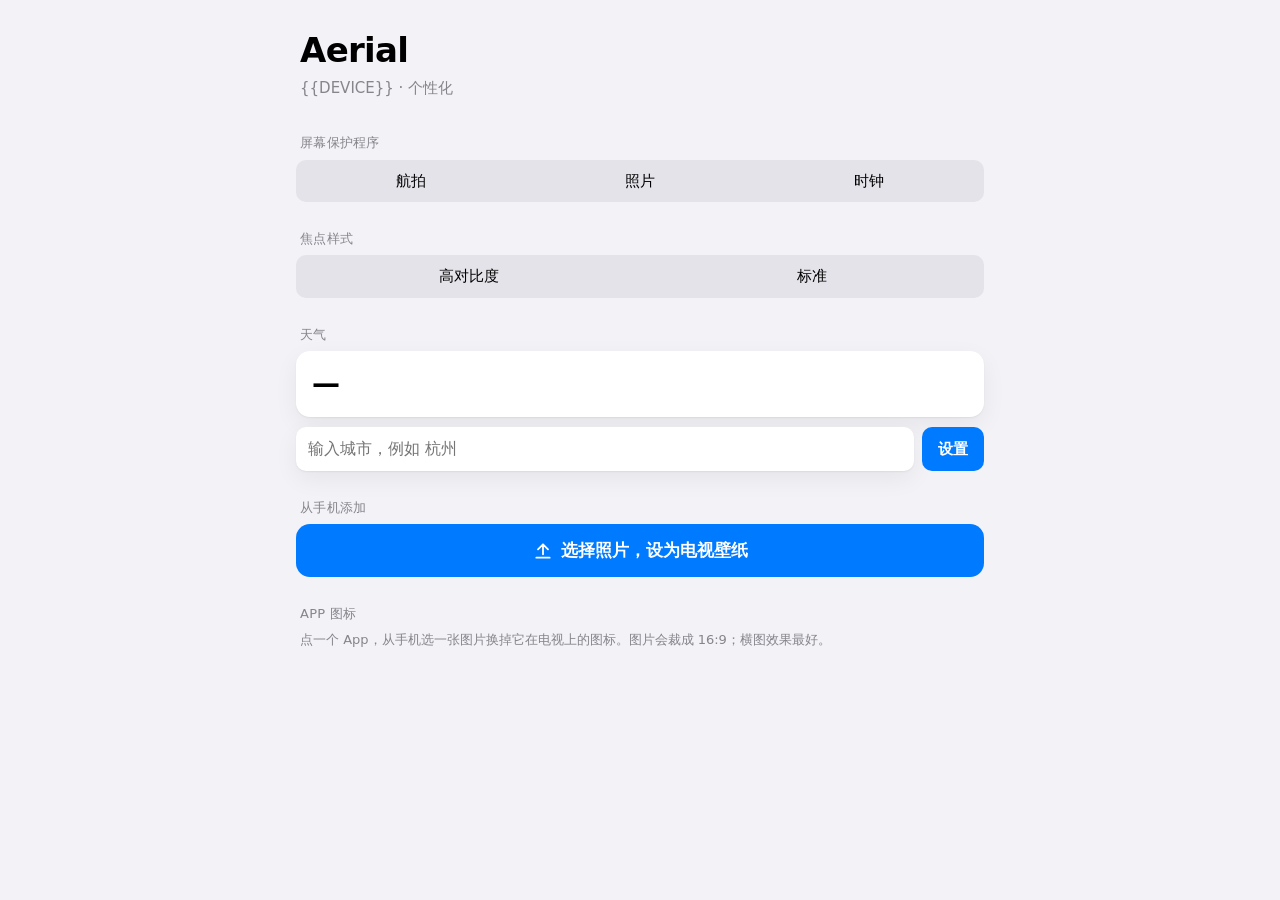
==== app/src/main/assets/web/index.html @ 14ff8467 "Aerial 创维 8H52_G3 二次修改版 基于 pengchujin/aerial-tv 的二次修改（保留原 MIT 许可证与版权声明）：  适配 Android 5.1 (API 22) - " ====
<!doctype html>
<html lang="zh-CN">
<head>
<meta charset="utf-8">
<meta name="viewport" content="width=device-width, initial-scale=1, viewport-fit=cover">
<meta name="theme-color" content="#f2f2f7" media="(prefers-color-scheme: light)">
<meta name="theme-color" content="#000000" media="(prefers-color-scheme: dark)">
<title>Aerial</title>
<style>
  :root {
    --bg: #f2f2f7; --card: #ffffff; --label: #000; --secondary: rgba(60,60,67,.6);
    --sep: rgba(60,60,67,.18); --segment: #fff; --tint: #007aff; --fill: rgba(118,118,128,.12); --danger: #ff3b30;
    --shadow: 0 1px 2px rgba(0,0,0,.06), 0 8px 24px rgba(0,0,0,.06);
  }
  @media (prefers-color-scheme: dark) {
    :root {
      --bg: #000; --card: #1c1c1e; --label: #fff; --secondary: rgba(235,235,245,.6);
      --sep: rgba(84,84,88,.6); --segment: #636366; --tint: #0a84ff; --fill: rgba(118,118,128,.24); --danger: #ff453a;
      --shadow: none;
    }
  }
  * { box-sizing: border-box; -webkit-tap-highlight-color: transparent; }
  html { -webkit-text-size-adjust: 100%; }
  body {
    margin: 0; background: var(--bg); color: var(--label);
    font: 17px/1.35 -apple-system, BlinkMacSystemFont, "SF Pro Text", "PingFang SC", "HarmonyOS Sans SC", "MiSans", system-ui, sans-serif;
    padding: env(safe-area-inset-top) 16px calc(32px + env(safe-area-inset-bottom));
    max-width: 720px; margin-inline: auto;
  }
  header { padding: 28px 4px 8px; }
  header h1 { font-size: 34px; font-weight: 700; letter-spacing: -.02em; margin: 0; }
  header p { margin: 4px 0 0; color: var(--secondary); font-size: 15px; }
  h2 { font-size: 13px; font-weight: 500; text-transform: uppercase; letter-spacing: .02em; color: var(--secondary); margin: 28px 4px 8px; }
  .group { background: var(--card); border-radius: 14px; box-shadow: var(--shadow); overflow: hidden; }
  .segmented { display: grid; grid-template-columns: repeat(3, 1fr); background: var(--fill); border-radius: 10px; padding: 2px; gap: 2px; }
  .segmented.two { grid-template-columns: repeat(2, 1fr); }
  .segmented button {
    appearance: none; border: 0; background: transparent; color: var(--label); font: inherit; font-size: 15px; font-weight: 500;
    padding: 9px 0; border-radius: 8px; transition: background .2s ease, box-shadow .2s ease;
  }
  .segmented button[aria-pressed="true"] { background: var(--segment); box-shadow: 0 1px 4px rgba(0,0,0,.12); font-weight: 600; }
  .segmented button:active { transform: scale(.97); }
  .hint { color: var(--secondary); font-size: 13px; margin: 8px 4px 0; }
  .upload {
    display: flex; align-items: center; justify-content: center; gap: 8px; width: 100%;
    padding: 15px; border: 0; border-radius: 14px; background: var(--tint); color: #fff;
    font: inherit; font-weight: 600; transition: transform .16s ease-out, opacity .2s ease;
  }
  .upload:active { transform: scale(.98); }
  .upload[disabled] { opacity: .6; }
  .grid { display: grid; grid-template-columns: repeat(auto-fill, minmax(150px, 1fr)); gap: 12px; }
  .wp { position: relative; border: 0; padding: 0; background: none; color: inherit; font: inherit; text-align: left; }
  .wp img, .wp .ph {
    display: block; width: 100%; aspect-ratio: 16 / 9; object-fit: cover; border-radius: 12px; background: var(--fill);
    transition: transform .2s ease-out, box-shadow .2s ease;
  }
  .wp:active img { transform: scale(.97); }
  .wp .t { font-size: 14px; font-weight: 500; margin: 6px 2px 0; white-space: nowrap; overflow: hidden; text-overflow: ellipsis; }
  .wp .c { font-size: 12px; color: var(--secondary); margin: 1px 2px 0; white-space: nowrap; overflow: hidden; text-overflow: ellipsis; }
  .wp[aria-selected="true"] img { box-shadow: 0 0 0 3px var(--bg), 0 0 0 6px var(--tint); }
  .check {
    position: absolute; top: 8px; right: 8px; width: 24px; height: 24px; border-radius: 50%;
    background: var(--tint); color: #fff; display: none; align-items: center; justify-content: center;
    box-shadow: 0 1px 3px rgba(0,0,0,.3);
  }
  .wp[aria-selected="true"] .check { display: flex; }
  .del {
    position: absolute; top: 8px; left: 8px; width: 26px; height: 26px; border-radius: 50%; border: 0;
    background: rgba(0,0,0,.55); color: #fff; font-size: 15px; line-height: 26px; padding: 0;
    -webkit-backdrop-filter: blur(10px); backdrop-filter: blur(10px);
  }
  .toast {
    position: fixed; left: 50%; bottom: calc(24px + env(safe-area-inset-bottom)); transform: translate(-50%, 20px);
    background: rgba(30,30,30,.92); color: #fff; padding: 10px 18px; border-radius: 22px; font-size: 15px;
    opacity: 0; transition: opacity .2s ease, transform .3s cubic-bezier(.23,1,.32,1); pointer-events: none;
    -webkit-backdrop-filter: blur(20px); backdrop-filter: blur(20px);
  }
  .toast.on { opacity: 1; transform: translate(-50%, 0); }
  .empty { color: var(--secondary); font-size: 15px; padding: 4px; }
  .wx { display: flex; align-items: baseline; gap: 10px; padding: 14px 16px; }
  .wx b { font-size: 28px; font-weight: 600; letter-spacing: -.01em; }
  .wx span { color: var(--secondary); font-size: 15px; }
  .city { display: flex; gap: 8px; margin-top: 10px; }
  .city input {
    flex: 1; min-width: 0; font: inherit; font-size: 16px; color: var(--label); background: var(--card);
    border: 0; border-radius: 10px; padding: 11px 12px; box-shadow: var(--shadow); outline: none;
  }
  .city input:focus { box-shadow: 0 0 0 2px var(--tint); }
  .city button {
    font: inherit; font-weight: 600; font-size: 15px; border: 0; border-radius: 10px; padding: 0 16px;
    background: var(--tint); color: #fff; transition: transform .16s ease-out, opacity .2s ease;
  }
  .city button:active { transform: scale(.97); }
  .city button[disabled] { opacity: .6; }
  .link { appearance: none; border: 0; background: none; color: var(--tint); font: inherit; font-size: 13px; padding: 0; }
  @media (prefers-reduced-motion: reduce) { * { transition: none !important; } }
</style>
</head>
<body>
<header>
  <h1>Aerial</h1>
  <p>{{DEVICE}} · 个性化</p>
</header>

<h2>屏幕保护程序</h2>
<div class="segmented" id="ss" role="group" aria-label="屏保">
  <button data-mode="aerial">航拍</button>
  <button data-mode="photos">照片</button>
  <button data-mode="clock">时钟</button>
</div>
<p class="hint" id="ssHint"></p>

<h2>焦点样式</h2>
<div class="segmented two" id="focus" role="group" aria-label="焦点样式">
  <button data-style="high_contrast">高对比度</button>
  <button data-style="standard">标准</button>
</div>
<p class="hint" id="focusHint"></p>

<h2>天气</h2>
<div class="group wx"><b id="wxNow">—</b><span id="wxPlace"></span></div>
<form class="city" id="cityForm">
  <input id="city" type="text" placeholder="输入城市，例如 杭州" enterkeyhint="done" autocomplete="off">
  <button id="cityBtn">设置</button>
</form>
<p class="hint" id="wxHint"></p>

<h2>从手机添加</h2>
<label class="upload" id="uploadBtn">
  <svg width="20" height="20" viewBox="0 0 24 24" fill="none" stroke="currentColor" stroke-width="2.2" stroke-linecap="round" stroke-linejoin="round"><path d="M12 16V4M6 10l6-6 6 6M4 20h16"/></svg>
  <span id="uploadLabel">选择照片，设为电视壁纸</span>
  <input id="file" type="file" accept="image/*" multiple hidden>
</label>

<div id="sections"></div>

<h2>App 图标</h2>
<p class="hint" style="margin-top:0;margin-bottom:12px">点一个 App，从手机选一张图片换掉它在电视上的图标。图片会裁成 16:9；横图效果最好。</p>
<div class="grid" id="apps"></div>
<input id="iconFile" type="file" accept="image/*" hidden>
<div class="toast" id="toast"></div>

<script>
const base = location.pathname.replace(/\/?$/, '/');
const $ = s => document.querySelector(s);
let state = null;

const hints = {
  aerial: '播放 Apple TV 航拍影片，画面会标出所在的地点。',
  photos: '轮播每日精选和你的照片。',
  clock: '大号时钟，配合当前壁纸。'
};
const groups = [
  ['daily', '每日精选', '每天自动更新的风景摄影'],
  ['photo', '我的照片', ''],
  ['builtin', '内置', ''],
  ['auto', '更多', '']
];

function toast(msg) {
  const t = $('#toast'); t.textContent = msg; t.classList.add('on');
  clearTimeout(toast.timer); toast.timer = setTimeout(() => t.classList.remove('on'), 1800);
}

async function api(path, body) {
  const opts = body ? { method: 'POST', body: new URLSearchParams(body) } : {};
  const r = await fetch(base + path, opts);
  if (!r.ok) throw new Error(r.status);
  return r.json();
}

function card(w, selected, extraClass) {
  const b = document.createElement('button');
  b.className = 'wp ' + (extraClass || '');
  b.setAttribute('aria-selected', selected ? 'true' : 'false');
  b.innerHTML = `<img loading="lazy" alt="" src="${base}thumb/${encodeURIComponent(w.id)}">
    <span class="check"><svg width="14" height="14" viewBox="0 0 24 24" fill="none" stroke="#fff" stroke-width="3.2" stroke-linecap="round" stroke-linejoin="round"><path d="M5 12.5l4.5 4.5L19 7.5"/></svg></span>
    <div class="t"></div><div class="c"></div>`;
  b.querySelector('.t').textContent = w.title;
  b.querySelector('.c').textContent = w.caption || '';
  b.onclick = async () => {
    state = await api('api/wallpaper', { id: w.id }); render(); toast('已设为电视壁纸');
  };
  if (w.kind === 'photo') {
    const d = document.createElement('button');
    d.className = 'del'; d.textContent = '✕'; d.setAttribute('aria-label', '删除');
    d.onclick = async e => {
      e.stopPropagation();
      if (!confirm('删除这张照片？')) return;
      state = await api('api/delete', { id: w.id }); render();
    };
    b.appendChild(d);
  }
  return b;
}

const weatherNames = { clear: '晴', partlycloudy: '多云', cloudy: '阴', fog: '雾', rain: '雨', snow: '雪', thunder: '雷雨' };

function renderWeather() {
  const w = state.weather || {};
  $('#wxNow').textContent = w.celsius !== undefined ? `${w.celsius}° ${weatherNames[w.kind] || ''}` : '—';
  $('#wxPlace').textContent = w.place || '';
  const hint = $('#wxHint'); hint.innerHTML = '';
  if (w.chosen) {
    hint.append(`显示 ${w.place} 的天气。`);
    const b = document.createElement('button'); b.className = 'link'; b.textContent = '改回按网络自动定位';
    b.onclick = async () => { state = await api('api/weather/auto', {}); render(); toast('已改回自动定位'); };
    hint.append(b);
  } else {
    hint.textContent = w.place
      ? `按网络自动定位：${w.place}。用了代理时常会定错，不对的话输入你所在的城市。`
      : '还没有定位到。输入你所在的城市。';
  }
}

let iconFor = null;
function renderApps() {
  const g = $('#apps'); g.innerHTML = '';
  for (const a of state.apps || []) {
    const b = document.createElement('button');
    b.className = 'wp';
    b.innerHTML = `<img loading="lazy" alt=""><div class="t"></div><div class="c"></div>`;
    b.querySelector('img').src = `${base}tile/${encodeURIComponent(a.key)}?v=${a.stamp}`;
    b.querySelector('.t').textContent = a.label;
    b.querySelector('.c').textContent = a.custom ? '自定义图标' : '';
    b.onclick = () => { iconFor = a; $('#iconFile').click(); };
    if (a.custom) {
      const r = document.createElement('button');
      r.className = 'del'; r.textContent = '↺'; r.setAttribute('aria-label', '恢复默认图标');
      r.onclick = async e => {
        e.stopPropagation();
        if (!confirm(`恢复「${a.label}」的默认图标？`)) return;
        state = await api('api/icon/reset', { app: a.key }); render(); toast('已恢复默认图标');
      };
      b.appendChild(r);
    }
    g.appendChild(b);
  }
}

function render() {
  renderWeather();
  renderApps();
  document.querySelectorAll('#ss button').forEach(b =>
    b.setAttribute('aria-pressed', b.dataset.mode === state.screensaver ? 'true' : 'false'));
  $('#ssHint').textContent = hints[state.screensaver] || '';
  document.querySelectorAll('#focus button').forEach(b =>
    b.setAttribute('aria-pressed', b.dataset.style === state.focusStyle ? 'true' : 'false'));
  $('#focusHint').textContent = state.focusStyle === 'standard'
    ? '与 Apple TV 默认一致：选中的 App 只放大浮起。'
    : '选中的 App 外面加一圈白色描边，离得远也看得清。';
  const root = $('#sections'); root.innerHTML = '';
  for (const [kind, title, sub] of groups) {
    let list = state.wallpapers.filter(w => w.kind === kind);
    if (kind === 'daily' && list.length) {
      list = [{ id: state.latestDaily, kind: 'daily', title: '每日自动更新', caption: '总是使用当天的照片' }, ...list];
    }
    if (!list.length && kind !== 'photo') continue;
    const h = document.createElement('h2'); h.textContent = title; root.appendChild(h);
    if (!list.length) {
      const p = document.createElement('p'); p.className = 'empty'; p.textContent = '还没有照片。用上面的按钮从手机添加。'; root.appendChild(p);
      continue;
    }
    const g = document.createElement('div'); g.className = 'grid';
    list.forEach(w => g.appendChild(card(w, w.id === state.selected)));
    root.appendChild(g);
  }
}

document.querySelectorAll('#ss button').forEach(b => b.onclick = async () => {
  state = await api('api/screensaver', { mode: b.dataset.mode }); render();
});
document.querySelectorAll('#focus button').forEach(b => b.onclick = async () => {
  state = await api('api/focus', { style: b.dataset.style }); render(); toast('电视上已更新');
});

$('#file').onchange = async e => {
  const files = [...e.target.files]; if (!files.length) return;
  const btn = $('#uploadBtn'); const label = $('#uploadLabel');
  btn.setAttribute('disabled', ''); label.textContent = `正在发送 ${files.length} 张…`;
  try {
    const fd = new FormData(); files.forEach((f, i) => fd.append('photo' + i, f, f.name));
    const r = await fetch(base + 'api/upload', { method: 'POST', body: fd });
    state = await r.json(); render();
    toast(state.added ? `已添加 ${state.added} 张，最后一张已设为壁纸` : '没有可用的照片');
  } catch (err) { toast('发送失败，请重试'); }
  btn.removeAttribute('disabled'); label.textContent = '选择照片，设为电视壁纸'; e.target.value = '';
};

$('#cityForm').onsubmit = async e => {
  e.preventDefault();
  const name = $('#city').value.trim(); if (!name) return;
  const btn = $('#cityBtn'); btn.setAttribute('disabled', '');
  try {
    state = await api('api/weather/city', { name }); render();
    toast(state.found ? `已设为 ${state.weather.place}` : `没有找到「${name}」`);
    if (state.found) $('#city').value = '';
  } catch (err) { toast('设置失败，请重试'); }
  btn.removeAttribute('disabled');
};

$('#iconFile').onchange = async e => {
  const f = e.target.files[0]; const a = iconFor; e.target.value = '';
  if (!f || !a) return;
  toast(`正在发送「${a.label}」的图标…`);
  try {
    const fd = new FormData(); fd.append('app', a.key); fd.append('picture', f, f.name);
    const r = await fetch(base + 'api/icon', { method: 'POST', body: fd });
    if (!r.ok) throw new Error(r.status);
    state = await r.json(); render();
    toast(state.saved ? '电视上已更换' : '这张图片用不了');
  } catch (err) { toast('发送失败，请重试'); }
};

async function refresh() { try { state = await api('api/state'); render(); } catch (e) {} }
refresh();
setInterval(() => { if (!document.hidden) refresh(); }, 6000);
</script>
</body>
</html>
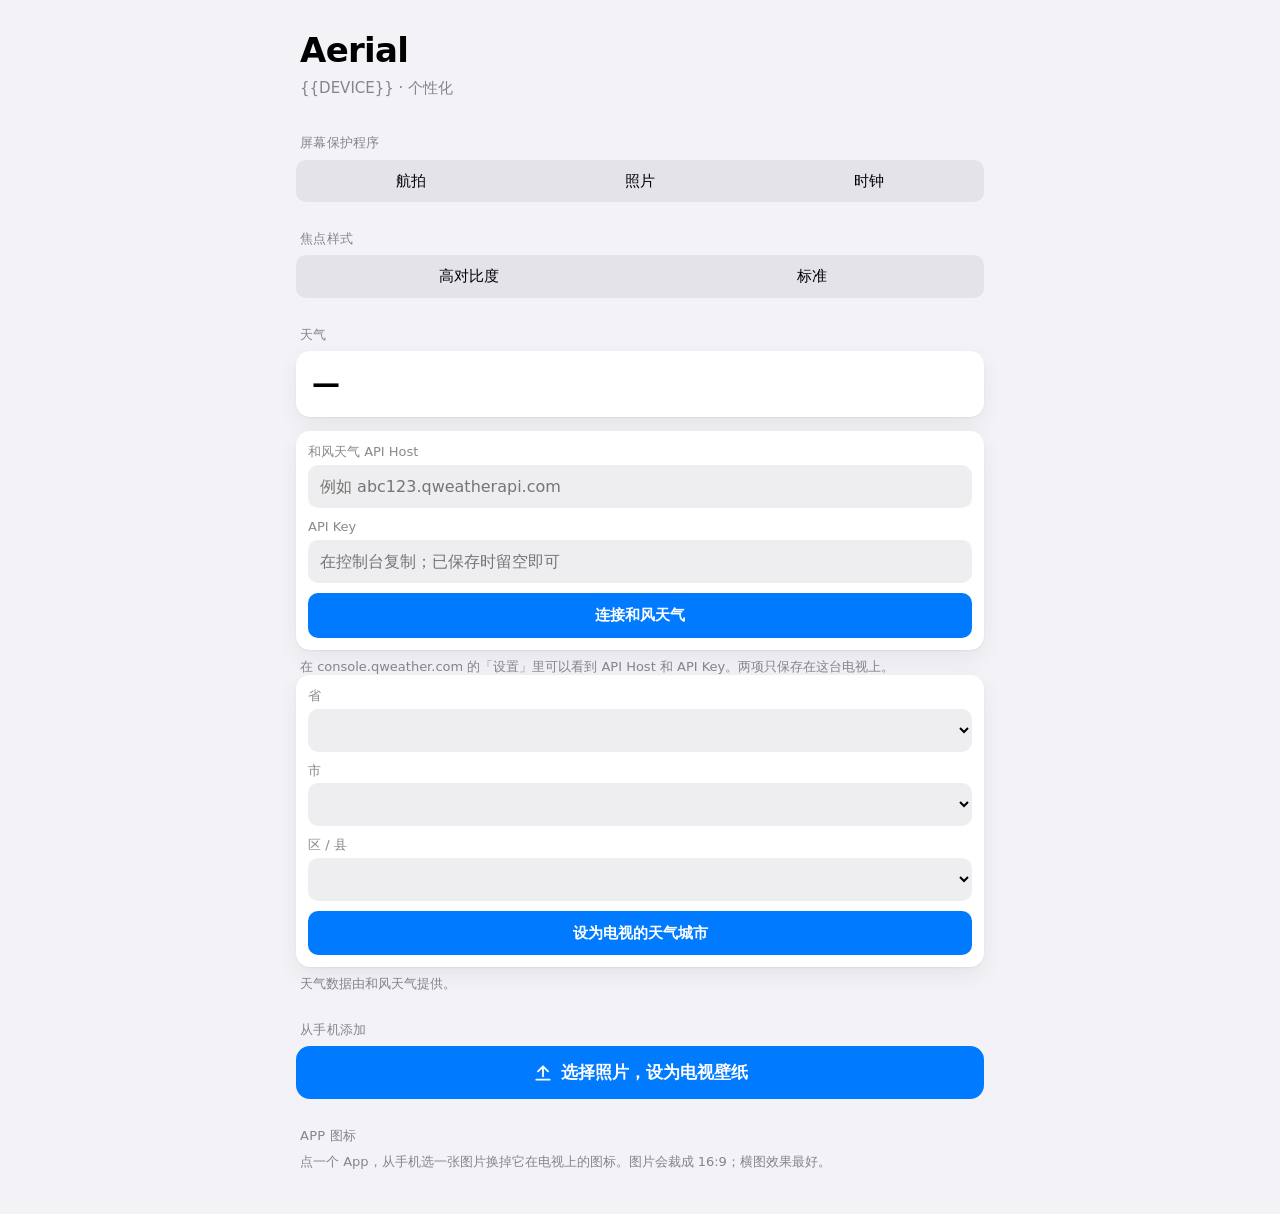
==== commit a8c9ee50: "1.20：和风天气、联网校时、创维背光控制 - 天气改用和风天气 v1；Host/Key 在手机页填写，代码里不保存 - 内置省市区列表；未配置时桌面和手机页显示 -- -- - 启动时用 HTTP " ====
--- a/app/src/main/assets/web/index.html
+++ b/app/src/main/assets/web/index.html
@@ -77,21 +77,23 @@
   }
   .toast.on { opacity: 1; transform: translate(-50%, 0); }
   .empty { color: var(--secondary); font-size: 15px; padding: 4px; }
-  .wx { display: flex; align-items: baseline; gap: 10px; padding: 14px 16px; }
+  .wx { display: flex; align-items: baseline; gap: 10px; padding: 14px 16px; margin-bottom: 14px; }
   .wx b { font-size: 28px; font-weight: 600; letter-spacing: -.01em; }
   .wx span { color: var(--secondary); font-size: 15px; }
-  .city { display: flex; gap: 8px; margin-top: 10px; }
-  .city input {
-    flex: 1; min-width: 0; font: inherit; font-size: 16px; color: var(--label); background: var(--card);
-    border: 0; border-radius: 10px; padding: 11px 12px; box-shadow: var(--shadow); outline: none;
-  }
-  .city input:focus { box-shadow: 0 0 0 2px var(--tint); }
-  .city button {
-    font: inherit; font-weight: 600; font-size: 15px; border: 0; border-radius: 10px; padding: 0 16px;
-    background: var(--tint); color: #fff; transition: transform .16s ease-out, opacity .2s ease;
-  }
-  .city button:active { transform: scale(.97); }
-  .city button[disabled] { opacity: .6; }
+  .pad { display: grid; gap: 10px; padding: 12px; }
+  .field { display: grid; gap: 4px; }
+  .field label { font-size: 13px; color: var(--secondary); }
+  .field input, .field select {
+    width: 100%; font: inherit; font-size: 16px; color: var(--label); background: var(--fill);
+    border: 0; border-radius: 10px; padding: 11px 12px; outline: none;
+  }
+  .field input:focus, .field select:focus { box-shadow: 0 0 0 2px var(--tint); }
+  .wide {
+    font: inherit; font-weight: 600; font-size: 15px; border: 0; border-radius: 10px;
+    padding: 12px; background: var(--tint); color: #fff; transition: transform .16s ease-out, opacity .2s ease;
+  }
+  .wide:active { transform: scale(.98); }
+  .wide[disabled] { opacity: .6; }
   .link { appearance: none; border: 0; background: none; color: var(--tint); font: inherit; font-size: 13px; padding: 0; }
   @media (prefers-reduced-motion: reduce) { * { transition: none !important; } }
 </style>
@@ -119,11 +121,28 @@
 
 <h2>天气</h2>
 <div class="group wx"><b id="wxNow">—</b><span id="wxPlace"></span></div>
-<form class="city" id="cityForm">
-  <input id="city" type="text" placeholder="输入城市，例如 杭州" enterkeyhint="done" autocomplete="off">
-  <button id="cityBtn">设置</button>
-</form>
+
+<div class="group pad">
+  <div class="field">
+    <label for="qhost">和风天气 API Host</label>
+    <input id="qhost" type="text" placeholder="例如 abc123.qweatherapi.com" autocomplete="off" autocapitalize="off" spellcheck="false">
+  </div>
+  <div class="field">
+    <label for="qkey">API Key</label>
+    <input id="qkey" type="password" placeholder="在控制台复制；已保存时留空即可" autocomplete="off">
+  </div>
+  <button class="wide" id="qsave">连接和风天气</button>
+</div>
+<p class="hint">在 console.qweather.com 的「设置」里可以看到 API Host 和 API Key。两项只保存在这台电视上。</p>
+
+<div class="group pad">
+  <div class="field"><label for="prov">省</label><select id="prov"></select></div>
+  <div class="field"><label for="citySel">市</label><select id="citySel"></select></div>
+  <div class="field"><label for="area">区 / 县</label><select id="area"></select></div>
+  <button class="wide" id="cityApply">设为电视的天气城市</button>
+</div>
 <p class="hint" id="wxHint"></p>
+<p class="hint" style="margin-top:6px">天气数据由和风天气提供。</p>
 
 <h2>从手机添加</h2>
 <label class="upload" id="uploadBtn">
@@ -196,20 +215,89 @@
 
 const weatherNames = { clear: '晴', partlycloudy: '多云', cloudy: '阴', fog: '雾', rain: '雨', snow: '雪', thunder: '雷雨' };
 
+let places = null;
+
+async function ensurePlaces() {
+  if (places) return places;
+  const r = await fetch(base + 'api/weather/places');
+  if (!r.ok) throw new Error(r.status);
+  places = await r.json();
+  const prov = $('#prov');
+  prov.innerHTML = '';
+  places.forEach((p, i) => prov.add(new Option(p.p, i)));
+  prov.onchange = fillCities;
+  fillCities();
+  return places;
+}
+
+function fillCities() {
+  if (!places) return;
+  const city = $('#citySel');
+  city.innerHTML = '';
+  places[+$('#prov').value].c.forEach((c, i) => city.add(new Option(c.c, i)));
+  city.onchange = fillAreas;
+  fillAreas();
+}
+
+function fillAreas() {
+  if (!places) return;
+  const area = $('#area');
+  area.innerHTML = '';
+  places[+$('#prov').value].c[+$('#citySel').value].l.forEach((a, i) => area.add(new Option(a[0], i)));
+}
+
+function selectedPlace() {
+  const city = places[+$('#prov').value].c[+$('#citySel').value];
+  const area = city.l[+$('#area').value];
+  // The city seat is listed as "九江" under "九江市"; show the fuller name.
+  return { name: city.c.startsWith(area[0]) ? city.c : area[0], lat: area[1], lon: area[2] };
+}
+
+function preselect(name) {
+  if (!places || !name) return;
+  for (let pi = 0; pi < places.length; pi++) {
+    for (let ci = 0; ci < places[pi].c.length; ci++) {
+      const city = places[pi].c[ci];
+      if (city.c === name) {
+        $('#prov').value = pi; fillCities();
+        $('#citySel').value = ci; fillAreas();
+        return;
+      }
+      for (let ai = 0; ai < city.l.length; ai++) {
+        const area = city.l[ai];
+        if (area[0] === name) {
+          $('#prov').value = pi; fillCities();
+          $('#citySel').value = ci; fillAreas();
+          $('#area').value = ai;
+          return;
+        }
+      }
+    }
+  }
+}
+
 function renderWeather() {
   const w = state.weather || {};
-  $('#wxNow').textContent = w.celsius !== undefined ? `${w.celsius}° ${weatherNames[w.kind] || ''}` : '—';
-  $('#wxPlace').textContent = w.place || '';
+  const has = w.configured && w.celsius !== undefined;
+  $('#wxNow').textContent = has ? `${w.celsius}° ${weatherNames[w.kind] || ''}` : '-- --';
+  $('#wxPlace').textContent = has ? (w.place || '') : '';
+  if (w.host && document.activeElement !== $('#qhost')) $('#qhost').value = w.host;
+
   const hint = $('#wxHint'); hint.innerHTML = '';
+  if (!w.configured) {
+    hint.textContent = '还没有连接和风天气：先填上面的 API Host 和 API Key。';
+    return;
+  }
+  const parts = [];
+  if (w.error) parts.push(`上次获取失败：${w.error}`);
+  if (w.chosen) parts.push(`显示 ${w.place} 的天气`);
+  else if (w.place) parts.push(`按网络自动定位：${w.place}`);
+  else parts.push('还没有定位到城市，从下面选一个');
+  hint.textContent = parts.join('。') + '。';
   if (w.chosen) {
-    hint.append(`显示 ${w.place} 的天气。`);
     const b = document.createElement('button'); b.className = 'link'; b.textContent = '改回按网络自动定位';
     b.onclick = async () => { state = await api('api/weather/auto', {}); render(); toast('已改回自动定位'); };
-    hint.append(b);
-  } else {
-    hint.textContent = w.place
-      ? `按网络自动定位：${w.place}。用了代理时常会定错，不对的话输入你所在的城市。`
-      : '还没有定位到。输入你所在的城市。';
+    hint.append(' '); hint.append(b);
   }
 }
 
@@ -287,14 +375,28 @@
   btn.removeAttribute('disabled'); label.textContent = '选择照片，设为电视壁纸'; e.target.value = '';
 };
 
-$('#cityForm').onsubmit = async e => {
-  e.preventDefault();
-  const name = $('#city').value.trim(); if (!name) return;
-  const btn = $('#cityBtn'); btn.setAttribute('disabled', '');
+$('#qsave').onclick = async () => {
+  const host = $('#qhost').value.trim();
+  const key = $('#qkey').value.trim();
+  if (!host) { toast('请填写 API Host'); return; }
+  const btn = $('#qsave'); btn.setAttribute('disabled', '');
   try {
-    state = await api('api/weather/city', { name }); render();
-    toast(state.found ? `已设为 ${state.weather.place}` : `没有找到「${name}」`);
-    if (state.found) $('#city').value = '';
+    state = await api('api/weather/account', { host, key });
+    render();
+    toast(state.saved ? '已连接，天气已更新' : (state.error || '连接失败'));
+    if (state.saved) $('#qkey').value = '';
+  } catch (err) { toast('连接失败，请重试'); }
+  btn.removeAttribute('disabled');
+};
+
+$('#cityApply').onclick = async () => {
+  if (!places) return;
+  const p = selectedPlace();
+  const btn = $('#cityApply'); btn.setAttribute('disabled', '');
+  try {
+    state = await api('api/weather/city', { name: p.name, lat: p.lat, lon: p.lon });
+    render();
+    toast(state.found ? `已设为 ${state.weather.place}` : (state.error || '设置失败'));
   } catch (err) { toast('设置失败，请重试'); }
   btn.removeAttribute('disabled');
 };
@@ -313,7 +415,14 @@
 };
 
 async function refresh() { try { state = await api('api/state'); render(); } catch (e) {} }
-refresh();
+
+(async () => {
+  await refresh();
+  try {
+    await ensurePlaces();
+    preselect((state.weather || {}).place);
+  } catch (e) {}
+})();
 setInterval(() => { if (!document.hidden) refresh(); }, 6000);
 </script>
 </body>
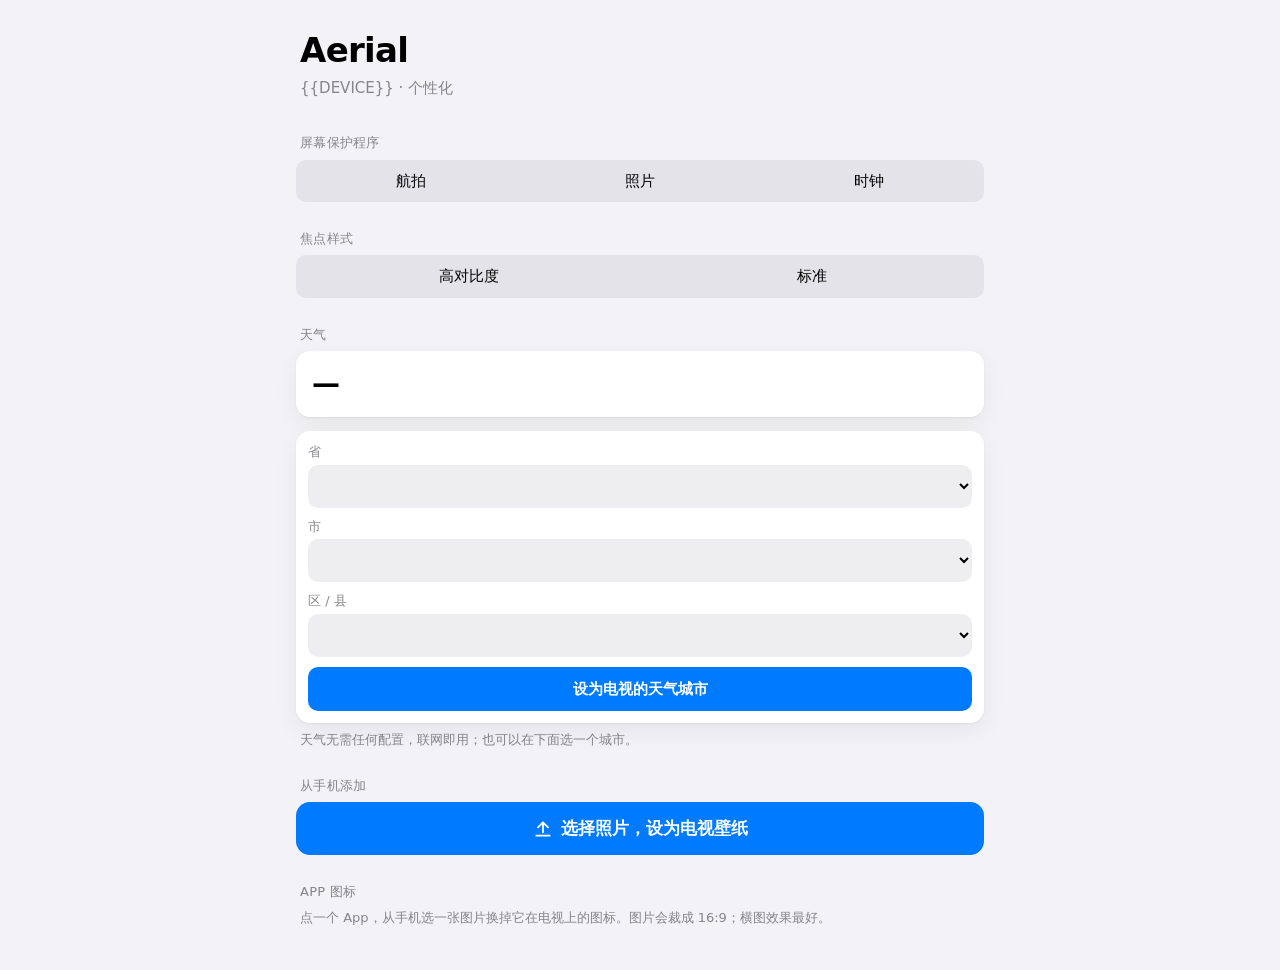
==== commit 5b51baec: "1.21：天气改用 UAPI 多源无 Key（移植 quiet-tv）；时钟直接取系统时间" ====
--- a/app/src/main/assets/web/index.html
+++ b/app/src/main/assets/web/index.html
@@ -123,26 +123,13 @@
 <div class="group wx"><b id="wxNow">—</b><span id="wxPlace"></span></div>
 
 <div class="group pad">
-  <div class="field">
-    <label for="qhost">和风天气 API Host</label>
-    <input id="qhost" type="text" placeholder="例如 abc123.qweatherapi.com" autocomplete="off" autocapitalize="off" spellcheck="false">
-  </div>
-  <div class="field">
-    <label for="qkey">API Key</label>
-    <input id="qkey" type="password" placeholder="在控制台复制；已保存时留空即可" autocomplete="off">
-  </div>
-  <button class="wide" id="qsave">连接和风天气</button>
-</div>
-<p class="hint">在 console.qweather.com 的「设置」里可以看到 API Host 和 API Key。两项只保存在这台电视上。</p>
-
-<div class="group pad">
   <div class="field"><label for="prov">省</label><select id="prov"></select></div>
   <div class="field"><label for="citySel">市</label><select id="citySel"></select></div>
   <div class="field"><label for="area">区 / 县</label><select id="area"></select></div>
   <button class="wide" id="cityApply">设为电视的天气城市</button>
 </div>
 <p class="hint" id="wxHint"></p>
-<p class="hint" style="margin-top:6px">天气数据由和风天气提供。</p>
+<p class="hint" style="margin-top:6px">天气无需任何配置，联网即用；也可以在下面选一个城市。</p>
 
 <h2>从手机添加</h2>
 <label class="upload" id="uploadBtn">
@@ -281,13 +268,8 @@
   const has = w.configured && w.celsius !== undefined;
   $('#wxNow').textContent = has ? `${w.celsius}° ${weatherNames[w.kind] || ''}` : '-- --';
   $('#wxPlace').textContent = has ? (w.place || '') : '';
-  if (w.host && document.activeElement !== $('#qhost')) $('#qhost').value = w.host;
 
   const hint = $('#wxHint'); hint.innerHTML = '';
-  if (!w.configured) {
-    hint.textContent = '还没有连接和风天气：先填上面的 API Host 和 API Key。';
-    return;
-  }
   const parts = [];
   if (w.error) parts.push(`上次获取失败：${w.error}`);
   if (w.chosen) parts.push(`显示 ${w.place} 的天气`);
@@ -375,20 +357,6 @@
   btn.removeAttribute('disabled'); label.textContent = '选择照片，设为电视壁纸'; e.target.value = '';
 };
 
-$('#qsave').onclick = async () => {
-  const host = $('#qhost').value.trim();
-  const key = $('#qkey').value.trim();
-  if (!host) { toast('请填写 API Host'); return; }
-  const btn = $('#qsave'); btn.setAttribute('disabled', '');
-  try {
-    state = await api('api/weather/account', { host, key });
-    render();
-    toast(state.saved ? '已连接，天气已更新' : (state.error || '连接失败'));
-    if (state.saved) $('#qkey').value = '';
-  } catch (err) { toast('连接失败，请重试'); }
-  btn.removeAttribute('disabled');
-};
-
 $('#cityApply').onclick = async () => {
   if (!places) return;
   const p = selectedPlace();
